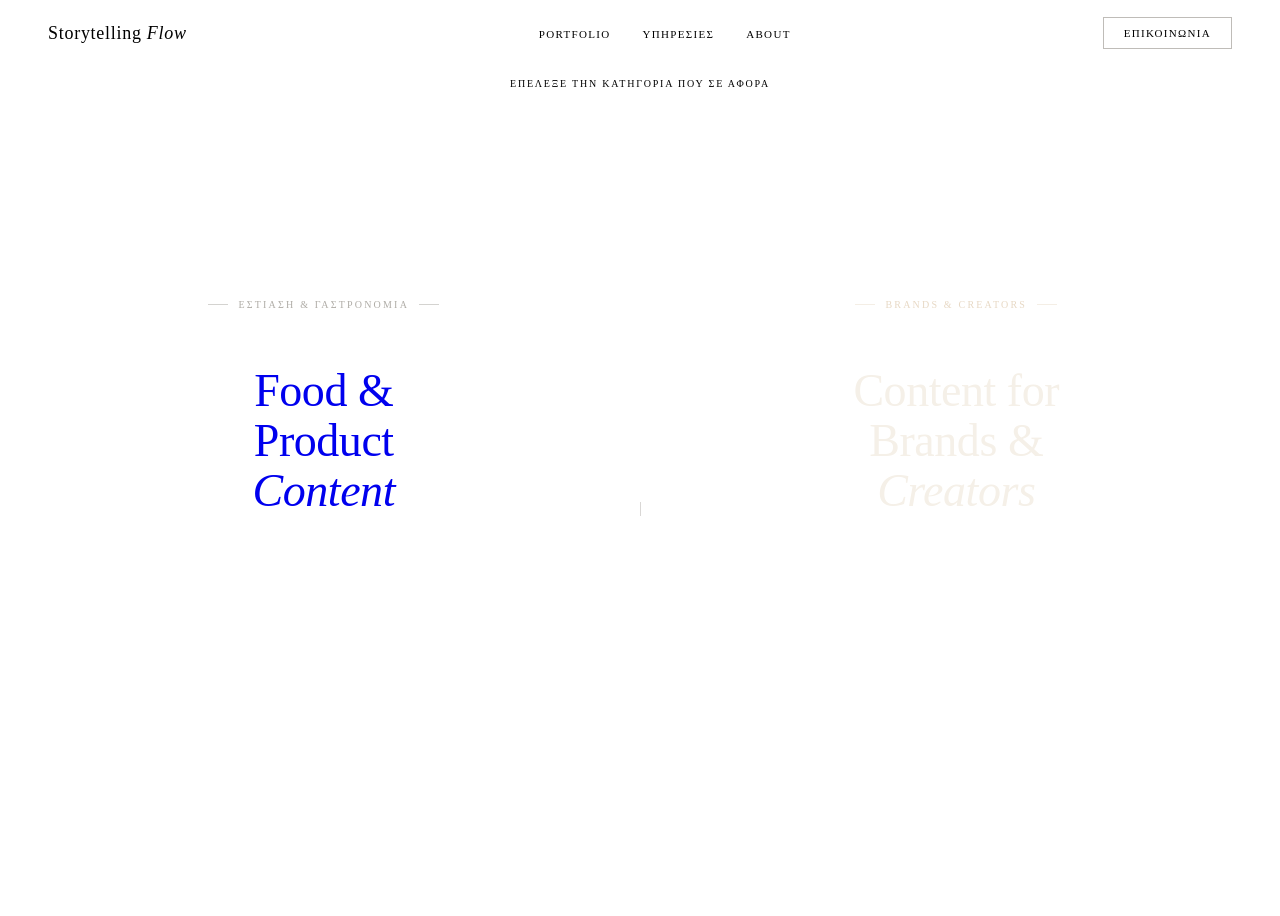
==== index.html @ 9a3deac2 "Add files via upload" ====
<!DOCTYPE html>
<html lang="el">
<head>
  <meta charset="UTF-8">
  <meta name="viewport" content="width=device-width, initial-scale=1.0">
  <meta name="description" content="Storytelling Flow — Επαγγελματική φωτογράφιση & βίντεο για εστίαση, δημιουργούς και brands. Νίκος Παναγιωτίδης, Θεσσαλονίκη.">
  <title>Storytelling Flow — Νίκος Παναγιωτίδης</title>
  <link rel="stylesheet" href="style.css">
  <style>
    .split-page {
      height: 100dvh;
      display: flex;
      flex-direction: column;
      overflow: hidden;
    }
    .split-topnav {
      height: var(--nav-height);
      display: flex;
      align-items: center;
      justify-content: space-between;
      padding: 0 40px;
      background: var(--cream);
      border-bottom: 0.5px solid var(--border);
      flex-shrink: 0;
      position: relative;
      z-index: 10;
    }
    .split-topnav-logo {
      font-family: var(--font-display);
      font-size: 18px;
      font-weight: 400;
      letter-spacing: 0.04em;
      color: var(--text-primary);
      text-decoration: none;
    }
    .split-topnav-logo span { color: var(--brown-mid); font-style: italic; }
    .split-topnav-links {
      display: flex;
      gap: 32px;
      list-style: none;
    }
    .split-topnav-links a {
      font-size: 11px;
      letter-spacing: 0.12em;
      text-transform: uppercase;
      color: var(--text-muted);
      text-decoration: none;
      transition: color 0.2s;
    }
    .split-topnav-links a:hover { color: var(--text-primary); }
    .split-topnav-cta {
      font-size: 11px;
      letter-spacing: 0.12em;
      text-transform: uppercase;
      color: var(--text-primary);
      border: 0.5px solid rgba(44,36,22,0.3);
      padding: 9px 20px;
      text-decoration: none;
      transition: background 0.2s, color 0.2s;
    }
    .split-topnav-cta:hover { background: var(--text-primary); color: var(--cream); }

    .split-hint {
      font-size: 10px;
      letter-spacing: 0.18em;
      text-transform: uppercase;
      color: var(--text-muted);
      text-align: center;
      padding: 10px;
      flex-shrink: 0;
      background: var(--cream);
      border-bottom: 0.5px solid var(--border);
    }

    .split-body {
      display: flex;
      flex: 1;
      overflow: hidden;
      position: relative;
    }

    .split-side {
      flex: 1;
      display: flex;
      flex-direction: column;
      align-items: center;
      justify-content: center;
      cursor: pointer;
      text-decoration: none;
      transition: flex 0.62s cubic-bezier(0.77,0,0.18,1);
      position: relative;
      overflow: hidden;
      padding: 48px 56px;
    }
    .split-side:hover { flex: 1.7; }

    .split-food { background: var(--cream-dark); }
    .split-video { background: var(--brown-deep); border-left: 0.5px solid rgba(255,255,255,0.05); }

    .split-side::before {
      content: '';
      position: absolute;
      inset: 0;
      opacity: 0;
      transition: opacity 0.45s;
      pointer-events: none;
    }
    .split-food::before { background: #b8966a; }
    .split-video::before { background: #080808; }
    .split-side:hover::before { opacity: 0.25; }

    .split-content {
      position: relative;
      z-index: 1;
      text-align: center;
      display: flex;
      flex-direction: column;
      align-items: center;
    }

    .split-eyebrow {
      font-size: 10px;
      letter-spacing: 0.22em;
      text-transform: uppercase;
      font-family: var(--font-body);
      margin-bottom: 18px;
      display: flex;
      align-items: center;
      gap: 10px;
    }
    .split-eyebrow::before,
    .split-eyebrow::after {
      content: '';
      display: block;
      width: 20px;
      height: 0.5px;
      flex-shrink: 0;
    }
    .split-food .split-eyebrow { color: rgba(44,36,22,0.38); }
    .split-food .split-eyebrow::before,
    .split-food .split-eyebrow::after { background: rgba(44,36,22,0.2); }
    .split-video .split-eyebrow { color: rgba(201,168,124,0.45); }
    .split-video .split-eyebrow::before,
    .split-video .split-eyebrow::after { background: rgba(201,168,124,0.2); }

    .split-title {
      font-family: var(--font-display);
      font-size: 46px;
      font-weight: 300;
      line-height: 1.08;
      letter-spacing: -0.01em;
      margin-bottom: 22px;
      transition: letter-spacing 0.45s ease;
    }
    .split-side:hover .split-title { letter-spacing: 0.01em; }
    .split-food .split-title { color: var(--text-primary); }
    .split-food .split-title em { font-style: italic; color: var(--brown-mid); display: block; }
    .split-video .split-title { color: #f5f0e8; }
    .split-video .split-title em { font-style: italic; color: var(--brown-light); display: block; }

    .split-desc {
      font-size: 13px;
      line-height: 1.78;
      max-width: 268px;
      font-family: var(--font-body);
      opacity: 0;
      transform: translateY(10px);
      transition: opacity 0.38s 0.1s, transform 0.38s 0.1s;
      margin-bottom: 24px;
    }
    .split-food .split-desc { color: rgba(44,36,22,0.58); }
    .split-video .split-desc { color: rgba(245,240,232,0.48); }
    .split-side:hover .split-desc { opacity: 1; transform: translateY(0); }

    .split-tags {
      display: flex;
      flex-wrap: wrap;
      justify-content: center;
      gap: 6px;
      margin-bottom: 28px;
      opacity: 0;
      transform: translateY(10px);
      transition: opacity 0.38s 0.16s, transform 0.38s 0.16s;
    }
    .split-side:hover .split-tags { opacity: 1; transform: translateY(0); }

    .split-tag {
      font-size: 10px;
      letter-spacing: 0.09em;
      text-transform: uppercase;
      font-family: var(--font-body);
      padding: 4px 10px;
    }
    .split-food .split-tag {
      color: var(--brown-mid);
      border: 0.5px solid rgba(139,94,60,0.25);
      background: rgba(139,94,60,0.06);
    }
    .split-video .split-tag {
      color: var(--brown-light);
      border: 0.5px solid rgba(201,168,124,0.2);
      background: rgba(201,168,124,0.06);
    }

    .split-btn {
      font-size: 10px;
      letter-spacing: 0.14em;
      text-transform: uppercase;
      padding: 12px 26px;
      font-family: var(--font-body);
      border: none;
      cursor: pointer;
      opacity: 0;
      transform: translateY(10px);
      transition: opacity 0.38s 0.22s, transform 0.38s 0.22s, background 0.2s;
      display: inline-block;
      text-decoration: none;
    }
    .split-side:hover .split-btn { opacity: 1; transform: translateY(0); }
    .split-food .split-btn { background: var(--brown-deep); color: var(--cream); }
    .split-food .split-btn:hover { background: var(--brown-mid); }
    .split-video .split-btn { background: var(--brown-light); color: var(--brown-deep); }
    .split-video .split-btn:hover { background: #f0e8d8; }

    .split-divider {
      position: absolute;
      left: 50%;
      top: 50%;
      transform: translate(-50%, -50%);
      z-index: 20;
      width: 38px;
      height: 38px;
      border-radius: 50%;
      background: var(--cream);
      display: flex;
      align-items: center;
      justify-content: center;
      pointer-events: none;
      border: 0.5px solid var(--border);
    }
    .split-divider-line {
      width: 0.5px;
      height: 14px;
      background: rgba(44,36,22,0.18);
    }

    .split-corner-label {
      position: absolute;
      bottom: 24px;
      font-size: 10px;
      letter-spacing: 0.1em;
      text-transform: uppercase;
      font-family: var(--font-body);
      opacity: 0;
      transition: opacity 0.3s 0.1s;
    }
    .split-food .split-corner-label { right: 24px; color: rgba(44,36,22,0.3); }
    .split-video .split-corner-label { left: 24px; color: rgba(245,240,232,0.2); }
    .split-side:hover .split-corner-label { opacity: 1; }

    @media (max-width: 768px) {
      .split-topnav { padding: 0 20px; }
      .split-topnav-links { display: none; }
      .split-topnav-cta { display: none; }
      .split-body { flex-direction: column; }
      .split-side { padding: 36px 24px; }
      .split-side:hover { flex: 1.5; }
      .split-title { font-size: 34px; }
      .split-video { border-left: none; border-top: 0.5px solid rgba(255,255,255,0.06); }
      .split-divider { top: 50%; left: 50%; }
      .split-corner-label { display: none; }
    }
  </style>
</head>
<body>

<div class="split-page">

  <nav class="split-topnav">
    <a href="index.html" class="split-topnav-logo">Storytelling <span>Flow</span></a>
    <ul class="split-topnav-links">
      <li><a href="portfolio.html">Portfolio</a></li>
      <li><a href="services.html">Υπηρεσίες</a></li>
      <li><a href="about.html">About</a></li>
    </ul>
    <a href="contact.html" class="split-topnav-cta">Επικοινωνία</a>
  </nav>

  <p class="split-hint">Επέλεξε την κατηγορία που σε αφορά</p>

  <div class="split-body">

    <!-- FOOD SIDE -->
    <a href="food.html" class="split-side split-food">
      <div class="split-content">
        <p class="split-eyebrow">Εστίαση & γαστρονομία</p>
        <h2 class="split-title">Food &<br>Product<br><em>Content</em></h2>
        <p class="split-desc">Για εστιατόρια, καφέ, chefs, brands και βιβλία μαγειρικής — φωτογράφιση και βίντεο που κάνουν τον κόσμο να πεινάει.</p>
        <div class="split-tags">
          <span class="split-tag">Φωτογράφιση</span>
          <span class="split-tag">Βίντεο</span>
          <span class="split-tag">Food styling</span>
          <span class="split-tag">Μοντάζ</span>
        </div>
        <span class="split-btn">Δες το portfolio →</span>
      </div>
      <span class="split-corner-label">Εστίαση & Γαστρονομία ↗</span>
    </a>

    <!-- BRANDS SIDE -->
    <a href="brands.html" class="split-side split-video">
      <div class="split-content">
        <p class="split-eyebrow">Brands & Creators</p>
        <h2 class="split-title">Content for<br>Brands &<br><em>Creators</em></h2>
        <p class="split-desc">Για επιχειρήσεις και δημιουργούς — podcasts, promo videos, drone, reels με υπότιτλους και Airbnb photography.</p>
        <div class="split-tags">
          <span class="split-tag">Podcast</span>
          <span class="split-tag">Promo video</span>
          <span class="split-tag">Drone</span>
          <span class="split-tag">Reels</span>
        </div>
        <span class="split-btn">Δες τη δουλειά →</span>
      </div>
      <span class="split-corner-label">Brands & Creators ↗</span>
    </a>

    <div class="split-divider">
      <div class="split-divider-line"></div>
    </div>

  </div>

</div>

</body>
</html>
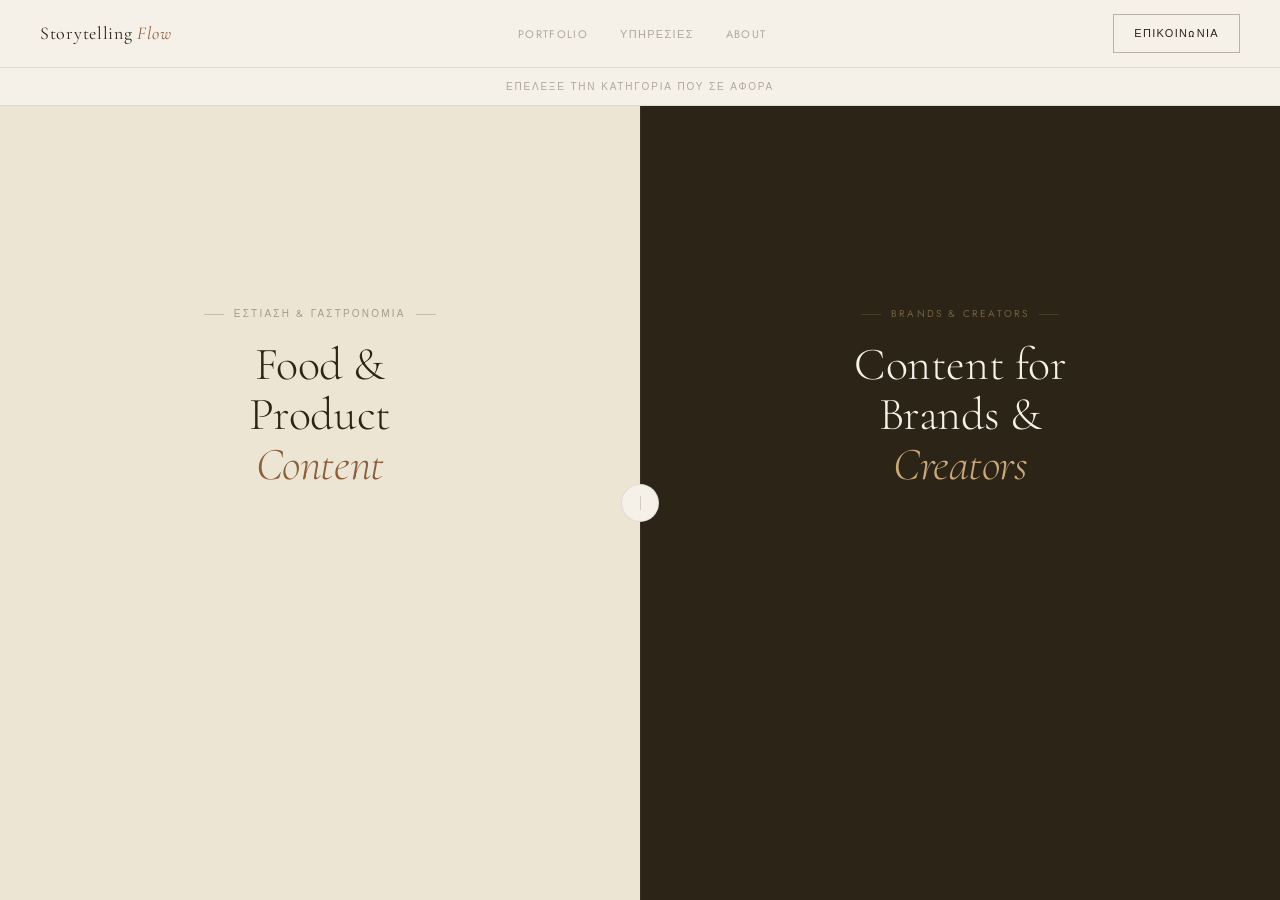
==== commit 7ba7d513: "Update index.html" ====
--- a/index.html
+++ b/index.html
@@ -319,7 +319,7 @@
           <span class="split-tag">Drone</span>
           <span class="split-tag">Reels</span>
         </div>
-        <span class="split-btn">Δες τη δουλειά →</span>
+        <span class="split-btn">Δες το portfolio →</span>
       </div>
       <span class="split-corner-label">Brands & Creators ↗</span>
     </a>
--- a/style.css
+++ b/style.css
@@ -0,0 +1,897 @@
+@import url('https://fonts.googleapis.com/css2?family=Cormorant+Garamond:ital,wght@0,300;0,400;0,500;1,300;1,400&family=Jost:wght@300;400;500&display=swap');
+
+:root {
+  --cream: #f5f0e8;
+  --cream-dark: #ede5d4;
+  --cream-mid: #e8dcc8;
+  --brown-deep: #2c2416;
+  --brown-mid: #8b5e3c;
+  --brown-light: #c9a87c;
+  --brown-xlight: #e6d5bf;
+  --text-primary: #2c2416;
+  --text-secondary: rgba(44,36,22,0.55);
+  --text-muted: rgba(44,36,22,0.35);
+  --border: rgba(44,36,22,0.1);
+  --border-light: rgba(44,36,22,0.06);
+  --font-display: 'Cormorant Garamond', Georgia, serif;
+  --font-body: 'Jost', sans-serif;
+  --nav-height: 68px;
+}
+
+*, *::before, *::after { box-sizing: border-box; margin: 0; padding: 0; }
+
+html { scroll-behavior: smooth; }
+
+body {
+  font-family: var(--font-body);
+  background: var(--cream);
+  color: var(--text-primary);
+  font-size: 15px;
+  line-height: 1.7;
+  -webkit-font-smoothing: antialiased;
+}
+
+img {
+  display: block;
+  width: 100%;
+  height: 100%;
+  object-fit: cover;
+}
+
+a { text-decoration: none; color: inherit; }
+
+/* ── NAVIGATION ── */
+.nav {
+  position: fixed;
+  top: 0; left: 0; right: 0;
+  z-index: 100;
+  height: var(--nav-height);
+  display: flex;
+  align-items: center;
+  justify-content: space-between;
+  padding: 0 40px;
+  background: rgba(245,240,232,0.92);
+  backdrop-filter: blur(12px);
+  border-bottom: 0.5px solid var(--border);
+  transition: background 0.3s;
+}
+
+.nav-logo {
+  font-family: var(--font-display);
+  font-size: 18px;
+  font-weight: 400;
+  letter-spacing: 0.04em;
+  color: var(--text-primary);
+}
+
+.nav-logo span {
+  color: var(--brown-mid);
+  font-style: italic;
+}
+
+.nav-links {
+  display: flex;
+  gap: 32px;
+  list-style: none;
+}
+
+.nav-links a {
+  font-size: 11px;
+  font-weight: 400;
+  letter-spacing: 0.12em;
+  text-transform: uppercase;
+  color: var(--text-muted);
+  transition: color 0.2s;
+}
+
+.nav-links a:hover,
+.nav-links a.active { color: var(--text-primary); }
+
+.nav-cta {
+  font-size: 11px;
+  font-weight: 400;
+  letter-spacing: 0.12em;
+  text-transform: uppercase;
+  color: var(--text-primary);
+  border: 0.5px solid rgba(44,36,22,0.3);
+  padding: 9px 20px;
+  transition: background 0.2s, color 0.2s;
+}
+
+.nav-cta:hover {
+  background: var(--text-primary);
+  color: var(--cream);
+}
+
+/* ── BUTTONS ── */
+.btn-primary {
+  display: inline-block;
+  font-family: var(--font-body);
+  font-size: 11px;
+  font-weight: 400;
+  letter-spacing: 0.12em;
+  text-transform: uppercase;
+  background: var(--brown-mid);
+  color: var(--cream);
+  padding: 13px 28px;
+  transition: background 0.2s;
+}
+.btn-primary:hover { background: var(--brown-deep); }
+
+.btn-ghost {
+  display: inline-block;
+  font-family: var(--font-body);
+  font-size: 11px;
+  font-weight: 400;
+  letter-spacing: 0.12em;
+  text-transform: uppercase;
+  color: var(--text-secondary);
+  border: 0.5px solid rgba(44,36,22,0.2);
+  padding: 13px 28px;
+  transition: border-color 0.2s, color 0.2s;
+}
+.btn-ghost:hover { border-color: var(--text-primary); color: var(--text-primary); }
+
+/* ── PAGE WRAPPER ── */
+.page { padding-top: var(--nav-height); }
+
+/* ── SECTION LABEL ── */
+.section-label {
+  font-size: 10px;
+  font-weight: 400;
+  letter-spacing: 0.18em;
+  text-transform: uppercase;
+  color: var(--text-muted);
+  margin-bottom: 20px;
+}
+
+/* ── HERO ── */
+.hero {
+  display: grid;
+  grid-template-columns: 1fr 1fr;
+  min-height: calc(100vh - var(--nav-height));
+  border-bottom: 0.5px solid var(--border);
+}
+
+.hero-left {
+  padding: 80px 40px 80px 40px;
+  display: flex;
+  flex-direction: column;
+  justify-content: center;
+  background: var(--cream);
+}
+
+.hero-eyebrow {
+  font-size: 10px;
+  letter-spacing: 0.2em;
+  text-transform: uppercase;
+  color: var(--brown-light);
+  margin-bottom: 28px;
+  display: flex;
+  align-items: center;
+  gap: 12px;
+}
+
+.hero-eyebrow::before {
+  content: '';
+  display: block;
+  width: 32px;
+  height: 0.5px;
+  background: var(--brown-light);
+}
+
+.hero h1 {
+  font-family: var(--font-display);
+  font-size: 56px;
+  font-weight: 300;
+  line-height: 1.12;
+  letter-spacing: -0.01em;
+  color: var(--text-primary);
+  margin-bottom: 24px;
+}
+
+.hero h1 em {
+  font-style: italic;
+  color: var(--brown-mid);
+}
+
+.hero-sub {
+  font-size: 14px;
+  color: var(--text-secondary);
+  line-height: 1.8;
+  max-width: 360px;
+  margin-bottom: 40px;
+}
+
+.hero-actions {
+  display: flex;
+  gap: 12px;
+  flex-wrap: wrap;
+}
+
+.hero-right {
+  background: var(--cream-mid);
+  position: relative;
+  overflow: hidden;
+  min-height: 500px;
+}
+
+.hero-right img {
+  width: 100%;
+  height: 100%;
+  object-fit: cover;
+  opacity: 0.9;
+}
+
+.hero-img-placeholder {
+  width: 100%;
+  height: 100%;
+  display: flex;
+  flex-direction: column;
+  align-items: center;
+  justify-content: center;
+  gap: 12px;
+  background: var(--cream-mid);
+  color: var(--brown-light);
+  font-size: 11px;
+  letter-spacing: 0.12em;
+  text-transform: uppercase;
+}
+
+.hero-accent-circle {
+  position: absolute;
+  bottom: -60px;
+  right: -60px;
+  width: 200px;
+  height: 200px;
+  border-radius: 50%;
+  background: var(--brown-light);
+  opacity: 0.12;
+}
+
+/* ── SERVICES ── */
+.services {
+  display: grid;
+  grid-template-columns: 1fr 1fr;
+  background: var(--cream-dark);
+  border-bottom: 0.5px solid var(--border);
+}
+
+.service-card {
+  padding: 56px 40px;
+  border-right: 0.5px solid var(--border);
+}
+
+.service-card:last-child { border-right: none; }
+
+.service-number {
+  font-family: var(--font-display);
+  font-size: 13px;
+  color: var(--brown-light);
+  letter-spacing: 0.08em;
+  margin-bottom: 20px;
+}
+
+.service-title {
+  font-family: var(--font-display);
+  font-size: 26px;
+  font-weight: 400;
+  color: var(--text-primary);
+  margin-bottom: 14px;
+  letter-spacing: -0.01em;
+  line-height: 1.2;
+}
+
+.service-desc {
+  font-size: 13px;
+  color: var(--text-secondary);
+  line-height: 1.8;
+  margin-bottom: 24px;
+}
+
+.service-tags {
+  display: flex;
+  flex-wrap: wrap;
+  gap: 6px;
+}
+
+.tag {
+  font-size: 10px;
+  letter-spacing: 0.1em;
+  text-transform: uppercase;
+  color: var(--brown-mid);
+  border: 0.5px solid rgba(139,94,60,0.25);
+  padding: 5px 12px;
+  background: rgba(139,94,60,0.05);
+}
+
+/* ── PORTFOLIO GRID ── */
+.portfolio-section {
+  padding: 64px 40px;
+  background: var(--cream);
+  border-bottom: 0.5px solid var(--border);
+}
+
+.portfolio-grid {
+  display: grid;
+  grid-template-columns: 2fr 1fr 1fr;
+  gap: 6px;
+  margin-top: 24px;
+}
+
+.portfolio-item {
+  position: relative;
+  overflow: hidden;
+  background: var(--cream-mid);
+}
+
+.portfolio-item.tall { grid-row: span 2; }
+
+.portfolio-item img,
+.portfolio-item .img-placeholder {
+  width: 100%;
+  aspect-ratio: 1;
+  object-fit: cover;
+  display: block;
+  transition: transform 0.5s ease;
+}
+
+.portfolio-item.tall img,
+.portfolio-item.tall .img-placeholder { aspect-ratio: auto; height: 100%; }
+
+.portfolio-item:hover img { transform: scale(1.03); }
+
+.img-placeholder {
+  background: var(--cream-dark);
+  display: flex;
+  align-items: flex-end;
+  justify-content: flex-start;
+  padding: 14px;
+  min-height: 180px;
+}
+
+.img-placeholder span {
+  font-size: 10px;
+  letter-spacing: 0.1em;
+  text-transform: uppercase;
+  color: var(--text-muted);
+}
+
+.portfolio-item.tall .img-placeholder {
+  min-height: 366px;
+}
+
+.portfolio-overlay {
+  position: absolute;
+  inset: 0;
+  background: linear-gradient(to top, rgba(44,36,22,0.5) 0%, transparent 50%);
+  opacity: 0;
+  transition: opacity 0.3s;
+  display: flex;
+  align-items: flex-end;
+  padding: 20px;
+}
+
+.portfolio-item:hover .portfolio-overlay { opacity: 1; }
+
+.portfolio-overlay-text {
+  font-size: 12px;
+  color: rgba(245,240,232,0.9);
+  letter-spacing: 0.06em;
+}
+
+/* ── BOOKS SECTION ── */
+.books-section {
+  padding: 64px 40px;
+  background: var(--cream-dark);
+  border-bottom: 0.5px solid var(--border);
+}
+
+.books-grid {
+  display: grid;
+  grid-template-columns: repeat(4, 1fr);
+  gap: 20px;
+  margin-top: 32px;
+}
+
+.book-card {
+  display: flex;
+  flex-direction: column;
+  gap: 14px;
+}
+
+.book-cover {
+  aspect-ratio: 2/3;
+  background: var(--cream-mid);
+  border: 0.5px solid var(--border);
+  display: flex;
+  align-items: center;
+  justify-content: center;
+  overflow: hidden;
+}
+
+.book-cover img { object-fit: cover; }
+
+.book-cover-placeholder {
+  width: 100%;
+  height: 100%;
+  background: var(--brown-xlight);
+  display: flex;
+  flex-direction: column;
+  align-items: center;
+  justify-content: center;
+  gap: 8px;
+  padding: 20px;
+  text-align: center;
+}
+
+.book-cover-placeholder svg { opacity: 0.3; }
+
+.book-info {}
+
+.book-title {
+  font-family: var(--font-display);
+  font-size: 15px;
+  font-weight: 400;
+  color: var(--text-primary);
+  line-height: 1.3;
+  margin-bottom: 4px;
+}
+
+.book-meta {
+  font-size: 11px;
+  color: var(--text-muted);
+  letter-spacing: 0.04em;
+}
+
+.book-role {
+  font-size: 10px;
+  letter-spacing: 0.1em;
+  text-transform: uppercase;
+  color: var(--brown-mid);
+  margin-top: 6px;
+}
+
+/* ── ABOUT STRIP ── */
+.about-strip {
+  display: grid;
+  grid-template-columns: 1fr 1fr;
+  background: var(--brown-deep);
+  border-bottom: 0.5px solid rgba(44,36,22,0.4);
+}
+
+.about-left {
+  padding: 64px 40px;
+  display: flex;
+  flex-direction: column;
+  justify-content: center;
+}
+
+.about-label {
+  font-size: 10px;
+  letter-spacing: 0.18em;
+  text-transform: uppercase;
+  color: rgba(201,168,124,0.5);
+  margin-bottom: 24px;
+}
+
+.about-text {
+  font-family: var(--font-display);
+  font-size: 22px;
+  font-weight: 300;
+  color: rgba(245,240,232,0.8);
+  line-height: 1.65;
+}
+
+.about-text strong {
+  color: #f5f0e8;
+  font-weight: 400;
+}
+
+.about-text em {
+  font-style: italic;
+  color: var(--brown-light);
+}
+
+.about-cta {
+  margin-top: 32px;
+}
+
+.about-cta a {
+  font-size: 11px;
+  letter-spacing: 0.12em;
+  text-transform: uppercase;
+  color: var(--brown-light);
+  border-bottom: 0.5px solid rgba(201,168,124,0.3);
+  padding-bottom: 3px;
+  transition: border-color 0.2s;
+}
+
+.about-cta a:hover { border-color: var(--brown-light); }
+
+.about-right {
+  padding: 64px 40px;
+  display: flex;
+  flex-direction: column;
+  justify-content: center;
+  border-left: 0.5px solid rgba(245,240,232,0.06);
+}
+
+.stats-grid {
+  display: grid;
+  grid-template-columns: 1fr 1fr;
+  gap: 40px;
+}
+
+.stat-item {}
+
+.stat-num {
+  font-family: var(--font-display);
+  font-size: 48px;
+  font-weight: 300;
+  color: var(--brown-light);
+  line-height: 1;
+  letter-spacing: -0.02em;
+}
+
+.stat-label {
+  font-size: 10px;
+  letter-spacing: 0.14em;
+  text-transform: uppercase;
+  color: rgba(245,240,232,0.3);
+  margin-top: 8px;
+}
+
+/* ── CONTACT CTA ── */
+.contact-cta {
+  padding: 80px 40px;
+  background: var(--cream);
+  display: flex;
+  align-items: center;
+  justify-content: space-between;
+  gap: 40px;
+  border-bottom: 0.5px solid var(--border);
+}
+
+.contact-cta-text {
+  font-family: var(--font-display);
+  font-size: 40px;
+  font-weight: 300;
+  line-height: 1.2;
+  color: var(--text-primary);
+  letter-spacing: -0.01em;
+}
+
+.contact-cta-text em {
+  font-style: italic;
+  color: var(--brown-mid);
+}
+
+.contact-cta-right {
+  display: flex;
+  flex-direction: column;
+  align-items: flex-end;
+  gap: 16px;
+  flex-shrink: 0;
+}
+
+.contact-email {
+  font-size: 13px;
+  color: var(--text-secondary);
+  letter-spacing: 0.02em;
+}
+
+/* ── FOOTER ── */
+.footer {
+  padding: 24px 40px;
+  background: var(--cream);
+  border-top: 0.5px solid var(--border);
+  display: flex;
+  justify-content: space-between;
+  align-items: center;
+}
+
+.footer-copy {
+  font-size: 11px;
+  color: var(--text-muted);
+  letter-spacing: 0.04em;
+}
+
+.footer-links {
+  display: flex;
+  gap: 24px;
+}
+
+.footer-links a {
+  font-size: 11px;
+  color: var(--text-muted);
+  letter-spacing: 0.06em;
+  transition: color 0.2s;
+}
+
+.footer-links a:hover { color: var(--text-primary); }
+
+/* ── INNER PAGE HEADER ── */
+.page-header {
+  padding: 80px 40px 56px;
+  background: var(--cream);
+  border-bottom: 0.5px solid var(--border);
+}
+
+.page-header h1 {
+  font-family: var(--font-display);
+  font-size: 52px;
+  font-weight: 300;
+  letter-spacing: -0.01em;
+  color: var(--text-primary);
+  line-height: 1.1;
+  margin-top: 16px;
+}
+
+.page-header h1 em {
+  font-style: italic;
+  color: var(--brown-mid);
+}
+
+.page-header p {
+  font-size: 14px;
+  color: var(--text-secondary);
+  max-width: 480px;
+  margin-top: 16px;
+  line-height: 1.8;
+}
+
+/* ── ABOUT PAGE ── */
+.about-page-grid {
+  display: grid;
+  grid-template-columns: 1fr 1fr;
+  border-bottom: 0.5px solid var(--border);
+}
+
+.about-page-left {
+  padding: 64px 40px;
+  background: var(--cream);
+  border-right: 0.5px solid var(--border);
+}
+
+.about-page-right {
+  padding: 64px 40px;
+  background: var(--cream-dark);
+}
+
+.about-page-left h2 {
+  font-family: var(--font-display);
+  font-size: 32px;
+  font-weight: 300;
+  color: var(--text-primary);
+  margin-bottom: 24px;
+  line-height: 1.2;
+}
+
+.about-page-left p {
+  font-size: 14px;
+  color: var(--text-secondary);
+  line-height: 1.85;
+  margin-bottom: 16px;
+}
+
+.about-page-left p strong {
+  color: var(--text-primary);
+  font-weight: 500;
+}
+
+/* ── SERVICES PAGE ── */
+.services-full {
+  padding: 0;
+  border-bottom: 0.5px solid var(--border);
+}
+
+.service-full-card {
+  padding: 56px 40px;
+  border-bottom: 0.5px solid var(--border);
+  display: grid;
+  grid-template-columns: 1fr 2fr;
+  gap: 60px;
+  align-items: start;
+}
+
+.service-full-card:last-child { border-bottom: none; }
+
+.service-full-card:nth-child(even) {
+  background: var(--cream-dark);
+}
+
+.service-full-left {}
+
+.service-full-right {}
+
+.service-includes {
+  margin-top: 24px;
+  display: flex;
+  flex-direction: column;
+  gap: 10px;
+}
+
+.service-include-item {
+  display: flex;
+  align-items: flex-start;
+  gap: 12px;
+  font-size: 13px;
+  color: var(--text-secondary);
+}
+
+.service-include-item::before {
+  content: '—';
+  color: var(--brown-light);
+  flex-shrink: 0;
+  font-size: 12px;
+  margin-top: 2px;
+}
+
+/* ── CONTACT PAGE ── */
+.contact-page {
+  display: grid;
+  grid-template-columns: 1fr 1fr;
+  border-bottom: 0.5px solid var(--border);
+}
+
+.contact-left {
+  padding: 64px 40px;
+  background: var(--cream);
+  border-right: 0.5px solid var(--border);
+}
+
+.contact-right {
+  padding: 64px 40px;
+  background: var(--cream-dark);
+}
+
+.contact-info-item {
+  display: flex;
+  flex-direction: column;
+  gap: 4px;
+  padding: 20px 0;
+  border-bottom: 0.5px solid var(--border);
+}
+
+.contact-info-item:last-child { border-bottom: none; }
+
+.contact-info-label {
+  font-size: 10px;
+  letter-spacing: 0.14em;
+  text-transform: uppercase;
+  color: var(--text-muted);
+}
+
+.contact-info-value {
+  font-family: var(--font-display);
+  font-size: 18px;
+  color: var(--text-primary);
+}
+
+.contact-info-value a { color: var(--brown-mid); }
+
+/* ── PORTFOLIO PAGE ── */
+.portfolio-full {
+  padding: 40px;
+  background: var(--cream);
+}
+
+.portfolio-full-grid {
+  display: grid;
+  grid-template-columns: repeat(3, 1fr);
+  gap: 6px;
+  margin-top: 24px;
+}
+
+.portfolio-full-item {
+  position: relative;
+  overflow: hidden;
+  background: var(--cream-mid);
+  aspect-ratio: 4/3;
+}
+
+.portfolio-full-item img {
+  width: 100%;
+  height: 100%;
+  object-fit: cover;
+  transition: transform 0.5s ease;
+}
+
+.portfolio-full-item:hover img { transform: scale(1.04); }
+
+.portfolio-cat-title {
+  font-family: var(--font-display);
+  font-size: 32px;
+  font-weight: 300;
+  color: var(--text-primary);
+  padding: 40px 0 24px;
+  letter-spacing: -0.01em;
+  grid-column: 1 / -1;
+}
+
+.portfolio-cat-title em { font-style: italic; color: var(--brown-mid); }
+
+/* ── MOBILE NAV TOGGLE ── */
+.nav-mobile-toggle {
+  display: none;
+  flex-direction: column;
+  gap: 5px;
+  cursor: pointer;
+  padding: 4px;
+}
+
+.nav-mobile-toggle span {
+  display: block;
+  width: 22px;
+  height: 0.5px;
+  background: var(--text-primary);
+  transition: all 0.3s;
+}
+
+/* ── RESPONSIVE ── */
+@media (max-width: 768px) {
+  .nav { padding: 0 20px; }
+
+  .nav-links { display: none; }
+
+  .nav-cta { display: none; }
+
+  .nav-mobile-toggle { display: flex; }
+
+  .hero { grid-template-columns: 1fr; }
+
+  .hero-right { min-height: 280px; }
+
+  .hero-left { padding: 48px 20px; }
+
+  .hero h1 { font-size: 38px; }
+
+  .services { grid-template-columns: 1fr; }
+
+  .service-card { border-right: none; border-bottom: 0.5px solid var(--border); padding: 40px 20px; }
+
+  .portfolio-section { padding: 48px 20px; }
+
+  .portfolio-grid { grid-template-columns: 1fr 1fr; }
+
+  .portfolio-item.tall { grid-row: span 1; }
+
+  .books-section { padding: 48px 20px; }
+
+  .books-grid { grid-template-columns: 1fr 1fr; }
+
+  .about-strip { grid-template-columns: 1fr; }
+
+  .about-right { border-left: none; border-top: 0.5px solid rgba(245,240,232,0.06); }
+
+  .about-left, .about-right { padding: 48px 20px; }
+
+  .stats-grid { grid-template-columns: 1fr 1fr; }
+
+  .contact-cta { flex-direction: column; align-items: flex-start; padding: 48px 20px; }
+
+  .contact-cta-right { align-items: flex-start; }
+
+  .contact-cta-text { font-size: 28px; }
+
+  .footer { flex-direction: column; gap: 16px; padding: 20px; text-align: center; }
+
+  .page-header { padding: 48px 20px 40px; }
+
+  .page-header h1 { font-size: 36px; }
+
+  .about-page-grid,
+  .contact-page { grid-template-columns: 1fr; }
+
+  .about-page-left,
+  .about-page-right,
+  .contact-left,
+  .contact-right { padding: 40px 20px; border-right: none; }
+
+  .service-full-card { grid-template-columns: 1fr; gap: 24px; padding: 40px 20px; }
+
+  .portfolio-full { padding: 20px; }
+
+  .portfolio-full-grid { grid-template-columns: 1fr 1fr; }
+}
